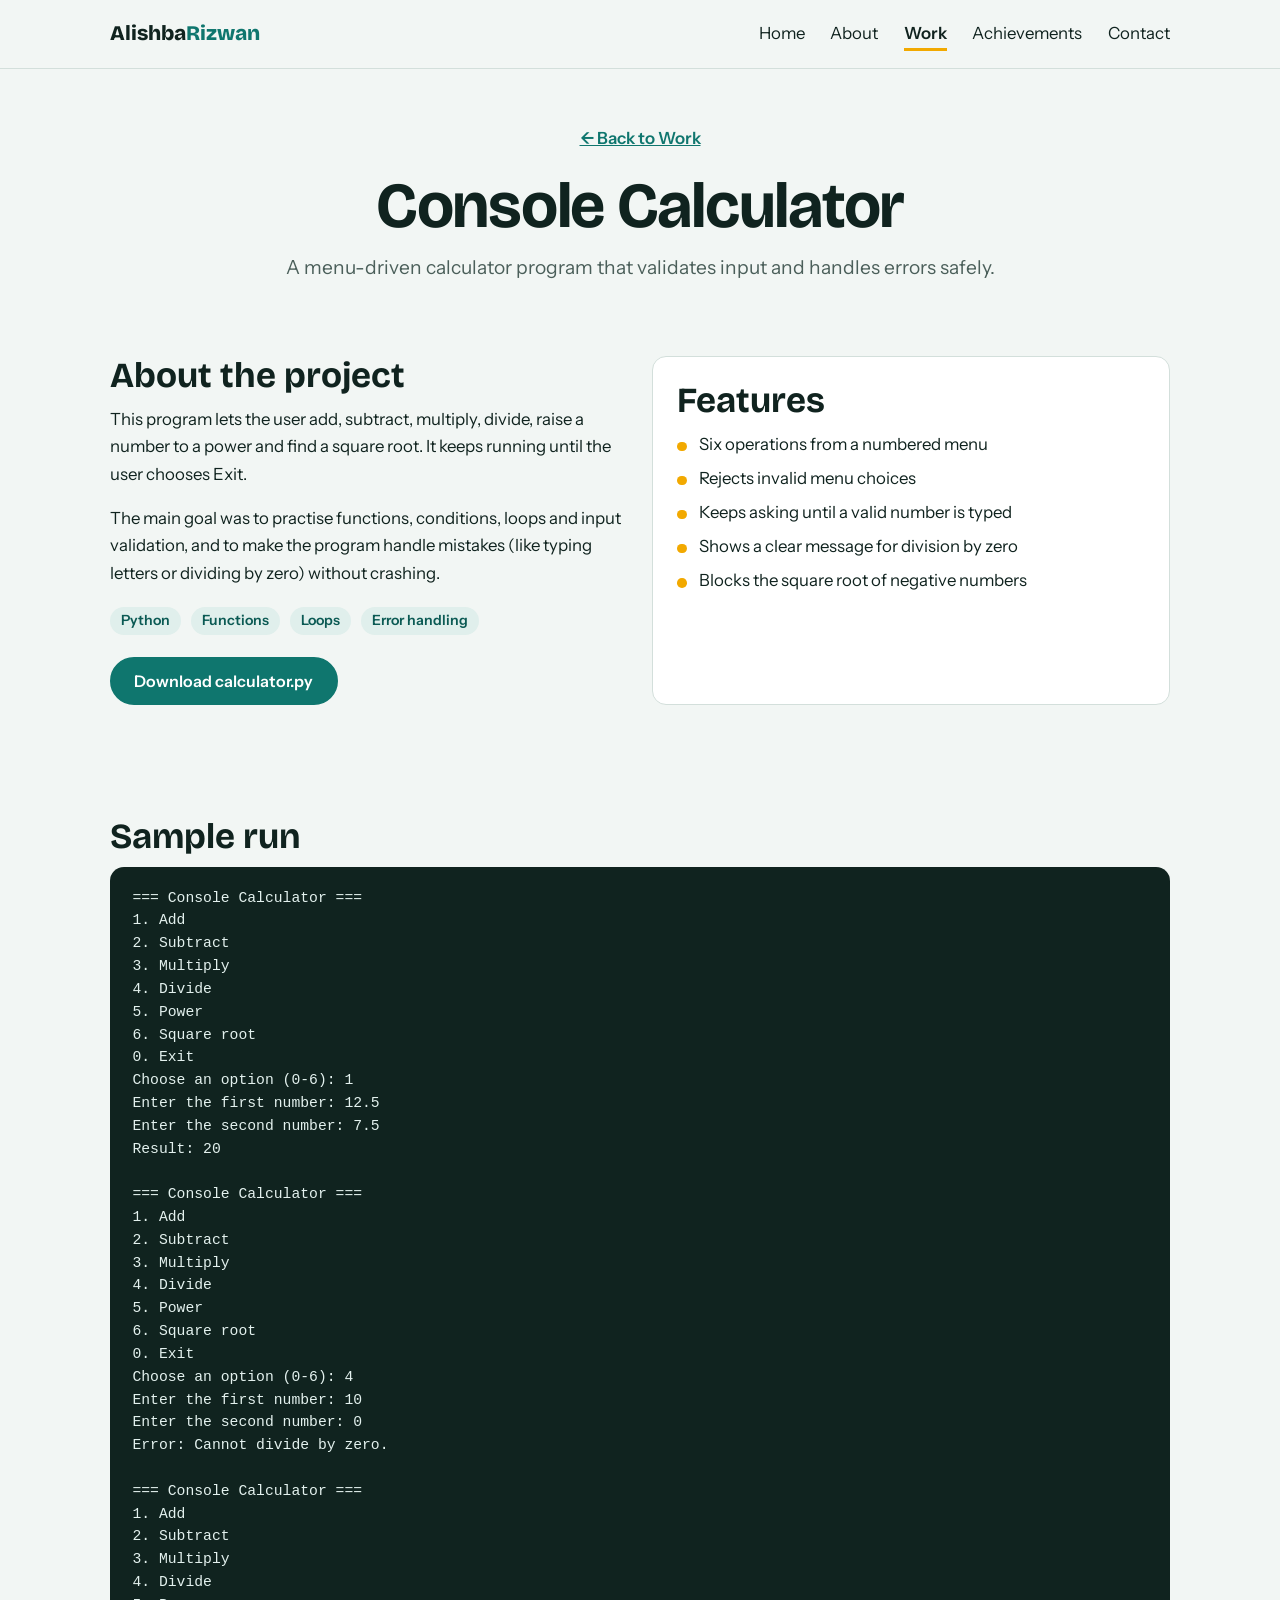
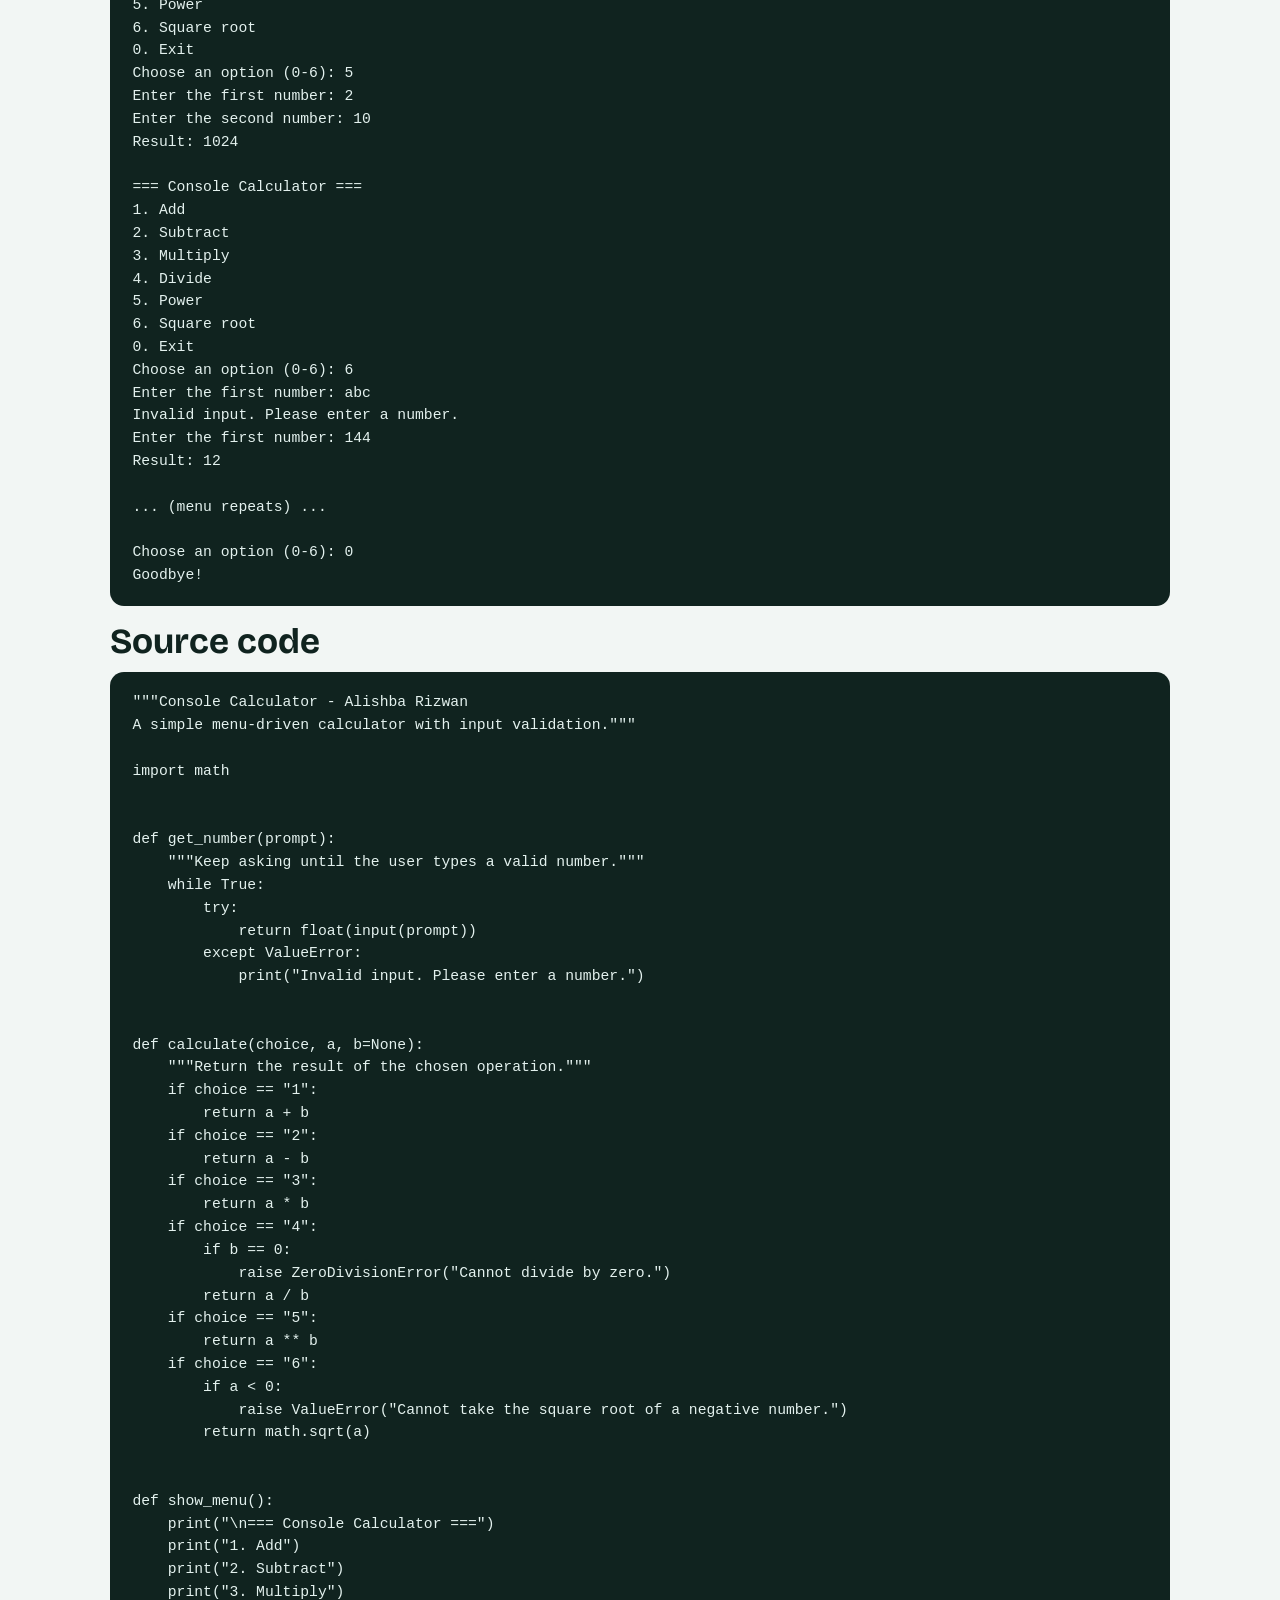
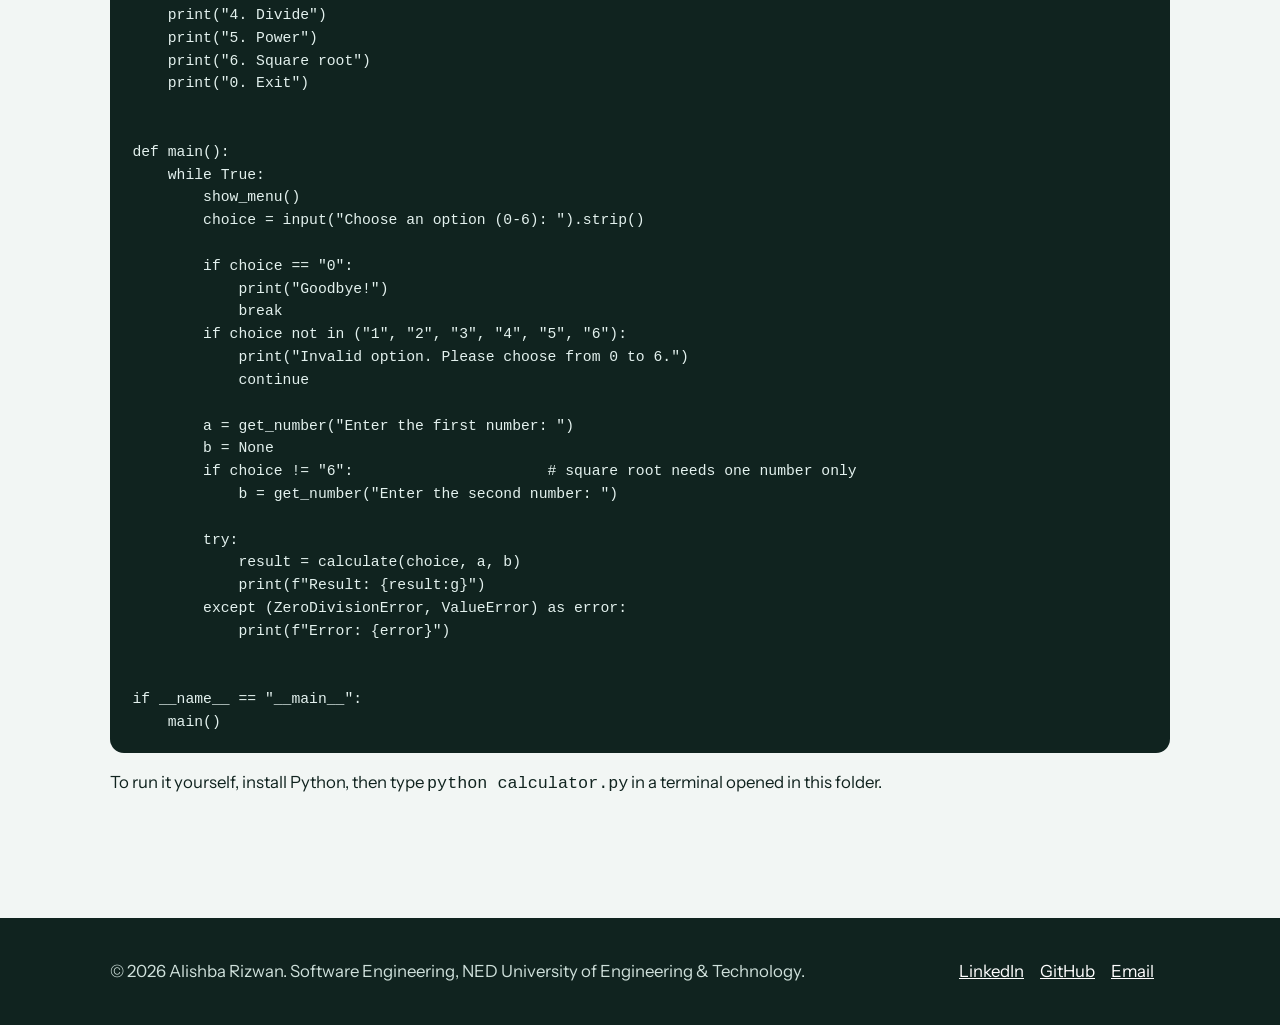
==== projects/calculator/index.html @ e691e8f6 "first Commit" ====
<!DOCTYPE html>
<html lang="en">
<head>
<meta charset="UTF-8">
<meta name="viewport" content="width=device-width, initial-scale=1">
<meta name="description" content="Console Calculator - project by Alishba Rizwan.">
<title>Console Calculator | Alishba Rizwan</title>
<link rel="stylesheet" href="https://fonts.googleapis.com/css2?family=Bricolage+Grotesque:wght@600;800&family=Instrument+Sans:wght@400;600&display=swap">
<link rel="stylesheet" href="../../style.css">
</head>
<body>
<header class="site-header">
  <div class="wrap">
    <a class="logo" href="../../index.html">Alishba<span>Rizwan</span></a>
    <input type="checkbox" id="nav-toggle" class="nav-toggle" aria-label="Toggle menu">
    <label for="nav-toggle" class="nav-btn">Menu</label>
    <nav class="nav" aria-label="Main">
      <ul>
        <li><a href="../../index.html">Home</a></li>
        <li><a href="../../about.html">About</a></li>
        <li><a href="../../work.html" aria-current="page">Work</a></li>
        <li><a href="../../achievements.html">Achievements</a></li>
        <li><a href="../../contact.html">Contact</a></li>
      </ul>
    </nav>
  </div>
</header>
<main>
<div class="wrap">
  <div class="page-title">
    <a class="back" href="../../work.html">&larr; Back to Work</a>
    <h1>Console Calculator</h1>
    <p class="lead">A menu-driven calculator program that validates input and handles errors safely.</p>
  </div>
</div>

<section>
  <div class="wrap grid two">
    <div>
      <h2>About the project</h2>
      <p>This program lets the user add, subtract, multiply, divide, raise a number to a power and find a square root. It keeps running until the user chooses Exit.</p>
      <p>The main goal was to practise functions, conditions, loops and input validation, and to make the program handle mistakes (like typing letters or dividing by zero) without crashing.</p>
      <p class="meta"><span class="chip">Python</span><span class="chip">Functions</span><span class="chip">Loops</span><span class="chip">Error handling</span></p>
      <div class="btn-row"><a class="btn" href="calculator.py" download>Download calculator.py</a></div>
    </div>
    <div class="card">
      <h2>Features</h2>
      <ul class="tick-list">
        <li>Six operations from a numbered menu</li>
        <li>Rejects invalid menu choices</li>
        <li>Keeps asking until a valid number is typed</li>
        <li>Shows a clear message for division by zero</li>
        <li>Blocks the square root of negative numbers</li>
      </ul>
    </div>
  </div>
</section>

<section>
  <div class="wrap">
    <h2>Sample run</h2>
    <pre class="code-block">=== Console Calculator ===
1. Add
2. Subtract
3. Multiply
4. Divide
5. Power
6. Square root
0. Exit
Choose an option (0-6): 1
Enter the first number: 12.5
Enter the second number: 7.5
Result: 20

=== Console Calculator ===
1. Add
2. Subtract
3. Multiply
4. Divide
5. Power
6. Square root
0. Exit
Choose an option (0-6): 4
Enter the first number: 10
Enter the second number: 0
Error: Cannot divide by zero.

=== Console Calculator ===
1. Add
2. Subtract
3. Multiply
4. Divide
5. Power
6. Square root
0. Exit
Choose an option (0-6): 5
Enter the first number: 2
Enter the second number: 10
Result: 1024

=== Console Calculator ===
1. Add
2. Subtract
3. Multiply
4. Divide
5. Power
6. Square root
0. Exit
Choose an option (0-6): 6
Enter the first number: abc
Invalid input. Please enter a number.
Enter the first number: 144
Result: 12

... (menu repeats) ...

Choose an option (0-6): 0
Goodbye!</pre>
    <h2>Source code</h2>
    <pre class="code-block">&quot;&quot;&quot;Console Calculator - Alishba Rizwan
A simple menu-driven calculator with input validation.&quot;&quot;&quot;

import math


def get_number(prompt):
    &quot;&quot;&quot;Keep asking until the user types a valid number.&quot;&quot;&quot;
    while True:
        try:
            return float(input(prompt))
        except ValueError:
            print(&quot;Invalid input. Please enter a number.&quot;)


def calculate(choice, a, b=None):
    &quot;&quot;&quot;Return the result of the chosen operation.&quot;&quot;&quot;
    if choice == &quot;1&quot;:
        return a + b
    if choice == &quot;2&quot;:
        return a - b
    if choice == &quot;3&quot;:
        return a * b
    if choice == &quot;4&quot;:
        if b == 0:
            raise ZeroDivisionError(&quot;Cannot divide by zero.&quot;)
        return a / b
    if choice == &quot;5&quot;:
        return a ** b
    if choice == &quot;6&quot;:
        if a &lt; 0:
            raise ValueError(&quot;Cannot take the square root of a negative number.&quot;)
        return math.sqrt(a)


def show_menu():
    print(&quot;\n=== Console Calculator ===&quot;)
    print(&quot;1. Add&quot;)
    print(&quot;2. Subtract&quot;)
    print(&quot;3. Multiply&quot;)
    print(&quot;4. Divide&quot;)
    print(&quot;5. Power&quot;)
    print(&quot;6. Square root&quot;)
    print(&quot;0. Exit&quot;)


def main():
    while True:
        show_menu()
        choice = input(&quot;Choose an option (0-6): &quot;).strip()

        if choice == &quot;0&quot;:
            print(&quot;Goodbye!&quot;)
            break
        if choice not in (&quot;1&quot;, &quot;2&quot;, &quot;3&quot;, &quot;4&quot;, &quot;5&quot;, &quot;6&quot;):
            print(&quot;Invalid option. Please choose from 0 to 6.&quot;)
            continue

        a = get_number(&quot;Enter the first number: &quot;)
        b = None
        if choice != &quot;6&quot;:                      # square root needs one number only
            b = get_number(&quot;Enter the second number: &quot;)

        try:
            result = calculate(choice, a, b)
            print(f&quot;Result: {result:g}&quot;)
        except (ZeroDivisionError, ValueError) as error:
            print(f&quot;Error: {error}&quot;)


if __name__ == &quot;__main__&quot;:
    main()
</pre>
    <p>To run it yourself, install Python, then type <code>python calculator.py</code> in a terminal opened in this folder.</p>
  </div>
</section>
</main>
<footer class="site-footer">
  <div class="wrap">
    <p>&copy; 2026 Alishba Rizwan. Software Engineering, NED University of Engineering &amp; Technology.</p>
    <p><a href="https://www.linkedin.com/">LinkedIn</a><a href="https://github.com/">GitHub</a><a href="mailto:yourname@example.com">Email</a></p>
  </div>
</footer>
</body>
</html>
---- style.css ----
/* ===== Design tokens ===== */
:root{
  --bg:#f2f6f4; --surface:#ffffff; --ink:#10231f; --muted:#4b5f5a;
  --accent:#0f766e; --accent-dark:#0b5a54; --highlight:#f2a900; --line:#d3dfdb;
  --radius:14px; --max:1100px;
  --font-head:"Bricolage Grotesque","Trebuchet MS",Arial,sans-serif;
  --font-body:"Instrument Sans","Segoe UI",Arial,sans-serif;
}
*,*::before,*::after{box-sizing:border-box}
html{scroll-behavior:smooth}
body{margin:0;background:var(--bg);color:var(--ink);font-family:var(--font-body);font-size:1.05rem;line-height:1.65}
img{max-width:100%;height:auto;display:block}
a{color:var(--accent)}
h1,h2,h3{font-family:var(--font-head);line-height:1.15;margin:0 0 .6rem}
h1{font-size:clamp(2.2rem,6vw,4rem);letter-spacing:-.02em}
h2{font-size:clamp(1.6rem,3.5vw,2.2rem)}
h3{font-size:1.25rem}
p{margin:0 0 1rem}
:focus-visible{outline:3px solid var(--highlight);outline-offset:3px}
.wrap{max-width:var(--max);margin:0 auto;padding:0 1.25rem}
section{padding:3.5rem 0}
.lead{font-size:1.2rem;color:var(--muted);max-width:60ch}

/* ===== Header / navigation ===== */
.site-header{position:sticky;top:0;z-index:20;background:var(--bg);border-bottom:1px solid var(--line)}
.site-header .wrap{display:flex;align-items:center;justify-content:space-between;min-height:68px}
.logo{font-family:var(--font-head);font-weight:800;font-size:1.3rem;color:var(--ink);text-decoration:none}
.logo span{color:var(--accent)}
.nav-toggle,.nav-btn{display:none}
.nav ul{list-style:none;display:flex;gap:1.6rem;margin:0;padding:0}
.nav a{color:var(--ink);text-decoration:none;padding:.3rem 0;border-bottom:3px solid transparent}
.nav a:hover{border-bottom-color:var(--line)}
.nav a[aria-current="page"]{border-bottom-color:var(--highlight);font-weight:600}

/* ===== Buttons ===== */
.btn{display:inline-block;background:var(--accent);color:#fff;border:2px solid var(--accent);padding:.75rem 1.4rem;border-radius:999px;font:600 1rem var(--font-body);text-decoration:none;cursor:pointer;transition:background .2s}
.btn:hover{background:var(--accent-dark);border-color:var(--accent-dark)}
.btn.ghost{background:transparent;color:var(--accent)}
.btn.ghost:hover{background:var(--accent);color:#fff}
.btn-row{display:flex;flex-wrap:wrap;gap:.8rem;margin-top:1.4rem}

/* ===== Hero (home) ===== */
.hero{padding:4rem 0 3rem}
.hero .wrap{display:grid;grid-template-columns:1.3fr 1fr;gap:3rem;align-items:center}
.hero .tag{display:inline-block;background:var(--highlight);color:var(--ink);font-weight:600;padding:.25rem .9rem;border-radius:999px;font-size:.95rem;margin-bottom:1rem}
.arch{border-radius:999px 999px var(--radius) var(--radius);overflow:hidden;border:6px solid var(--surface);box-shadow:0 0 0 2px var(--line)}
.stats{display:flex;gap:2rem;flex-wrap:wrap;margin-top:2rem}
.stats div{border-left:4px solid var(--highlight);padding-left:.8rem}
.stats strong{display:block;font-family:var(--font-head);font-size:1.6rem}

/* ===== Page title ===== */
.page-title{padding:3.5rem 0 1rem;text-align:center}
.page-title .lead{margin:.5rem auto 0}

/* ===== Cards & grids ===== */
.grid{display:grid;gap:1.5rem}
.grid.two{grid-template-columns:repeat(2,1fr)}
.grid.three{grid-template-columns:repeat(3,1fr)}
.card{background:var(--surface);border:1px solid var(--line);border-radius:var(--radius);padding:1.5rem}
.card.flat{padding:0;overflow:hidden}
.card.flat .body{padding:1.25rem 1.5rem 1.6rem}
.card.flat>img,.project>img{width:100%;aspect-ratio:16/10;object-fit:contain;background:var(--surface)}
.chip{display:inline-block;background:#e0efec;color:var(--accent-dark);padding:.15rem .7rem;border-radius:999px;font-size:.88rem;font-weight:600;margin:.2rem .2rem 0 0}

/* ===== Work page: alternating project rows ===== */
.project{display:grid;grid-template-columns:1.1fr 1fr;gap:2.5rem;align-items:center;margin-bottom:3.5rem}
.project:nth-child(even) img{order:2}
.project img{border-radius:var(--radius);border:1px solid var(--line)}
.project .focus{color:var(--muted)}

/* ===== About ===== */
.about-banner{border-radius:var(--radius);width:100%;max-height:340px;object-fit:cover}
.skill{margin-bottom:1rem}
.skill-top{display:flex;justify-content:space-between;font-weight:600;font-size:.98rem}
.bar{height:10px;background:#dbe7e3;border-radius:999px;overflow:hidden;margin-top:.3rem}
.bar i{display:block;height:100%;background:var(--accent);border-radius:999px}
.tick-list{list-style:none;padding:0;margin:0}
.tick-list li{padding-left:1.4rem;position:relative;margin-bottom:.4rem}
.tick-list li::before{content:"";position:absolute;left:0;top:.65em;width:.6rem;height:.6rem;background:var(--highlight);border-radius:50%}

/* ===== Timeline (education / experience / achievements) ===== */
.timeline{list-style:none;margin:0;padding:0 0 0 1.6rem;border-left:3px solid var(--line)}
.timeline li{position:relative;margin-bottom:1.8rem}
.timeline li::before{content:"";position:absolute;left:calc(-1.6rem - 8px);top:.45rem;width:13px;height:13px;border-radius:50%;background:var(--accent);border:3px solid var(--bg)}
.timeline .when{font-weight:700;color:var(--accent-dark)}
.timeline h3{margin-bottom:.1rem}

.achievement{display:grid;grid-template-columns:90px 1fr;gap:1.2rem;align-items:start;margin-bottom:1.2rem}
.year{background:var(--ink);color:#fff;font-family:var(--font-head);font-weight:700;text-align:center;border-radius:10px;padding:.7rem 0}

/* ===== Contact ===== */
.contact-grid{display:grid;grid-template-columns:1fr 1.1fr;gap:3rem}
.contact-grid h3{margin-top:1.4rem}
form label{display:block;font-weight:600;margin:1rem 0 .3rem}
form input,form textarea{width:100%;padding:.8rem 1rem;border:1.5px solid var(--line);border-radius:10px;font:inherit;background:var(--surface);color:var(--ink)}
form input:focus,form textarea:focus{border-color:var(--accent);outline:none;box-shadow:0 0 0 3px #bfe3de}
form textarea{min-height:150px;resize:vertical}
form .btn{margin-top:1.2rem}

/* ===== Footer ===== */
.site-footer{background:var(--ink);color:#cfe0db;padding:2.5rem 0;margin-top:3rem}
.site-footer .wrap{display:flex;flex-wrap:wrap;gap:1rem;justify-content:space-between;align-items:center}
.site-footer a{color:#fff;margin-right:1rem}
.site-footer p{margin:0}

/* ===== Tablet ===== */
@media (max-width:900px){
  .grid.three{grid-template-columns:repeat(2,1fr)}
  .hero .wrap,.contact-grid,.project{grid-template-columns:1fr}
  .project:nth-child(even) img{order:0}
  .arch{max-width:340px}
}

/* ===== Mobile ===== */
@media (max-width:640px){
  body{font-size:1rem}
  section{padding:2.5rem 0}
  .grid.two,.grid.three{grid-template-columns:1fr}
  .nav-btn{display:block;cursor:pointer;font-weight:700;border:2px solid var(--ink);border-radius:8px;padding:.3rem .8rem}
  .nav{display:none;position:absolute;top:68px;left:0;right:0;background:var(--bg);border-bottom:1px solid var(--line);padding:1rem 1.25rem}
  .nav ul{flex-direction:column;gap:.8rem}
  .nav-toggle:checked ~ .nav{display:block}
  .nav-toggle:focus-visible + .nav-btn{outline:3px solid var(--highlight)}
  .achievement{grid-template-columns:1fr}
  .year{width:90px}
}
@media (prefers-reduced-motion:reduce){*{transition:none!important;scroll-behavior:auto!important}}

/* ===== Project detail pages ===== */
.back{display:inline-block;margin-bottom:1rem;font-weight:600}
.meta{display:flex;flex-wrap:wrap;gap:.4rem;margin:.8rem 0 0}
.code-block{background:var(--ink);color:#e3f1ee;border-radius:var(--radius);padding:1.2rem 1.4rem;overflow-x:auto;font:.92rem/1.55 Consolas,"Courier New",monospace;margin:0 0 1rem;tab-size:4}
.table-scroll{overflow-x:auto;border:1px solid var(--line);border-radius:var(--radius);background:var(--surface)}
.planner{width:100%;min-width:680px;border-collapse:collapse;text-align:center}
.planner th,.planner td{padding:.8rem .6rem;border:1px solid var(--line);font-size:.95rem}
.planner thead th{background:var(--ink);color:#fff;font-family:var(--font-head)}
.planner tbody th{background:#e5efec;white-space:nowrap}
.planner .prog{background:#d9f2ee}.planner .math{background:#fde9b8}.planner .phys{background:#e3e8f5}
.planner .eng{background:#fbdcd6}.planner .self{background:#eef3f1;color:var(--muted)}.planner .brk{background:#f6f6f2;color:var(--muted);font-style:italic}
.legend{margin-top:1rem}
.deadline{display:flex;justify-content:space-between;gap:1rem;padding:.7rem 0;border-bottom:1px solid var(--line)}
.deadline:last-child{border-bottom:0}
.deadline span:last-child{font-weight:700;color:var(--accent-dark);white-space:nowrap}
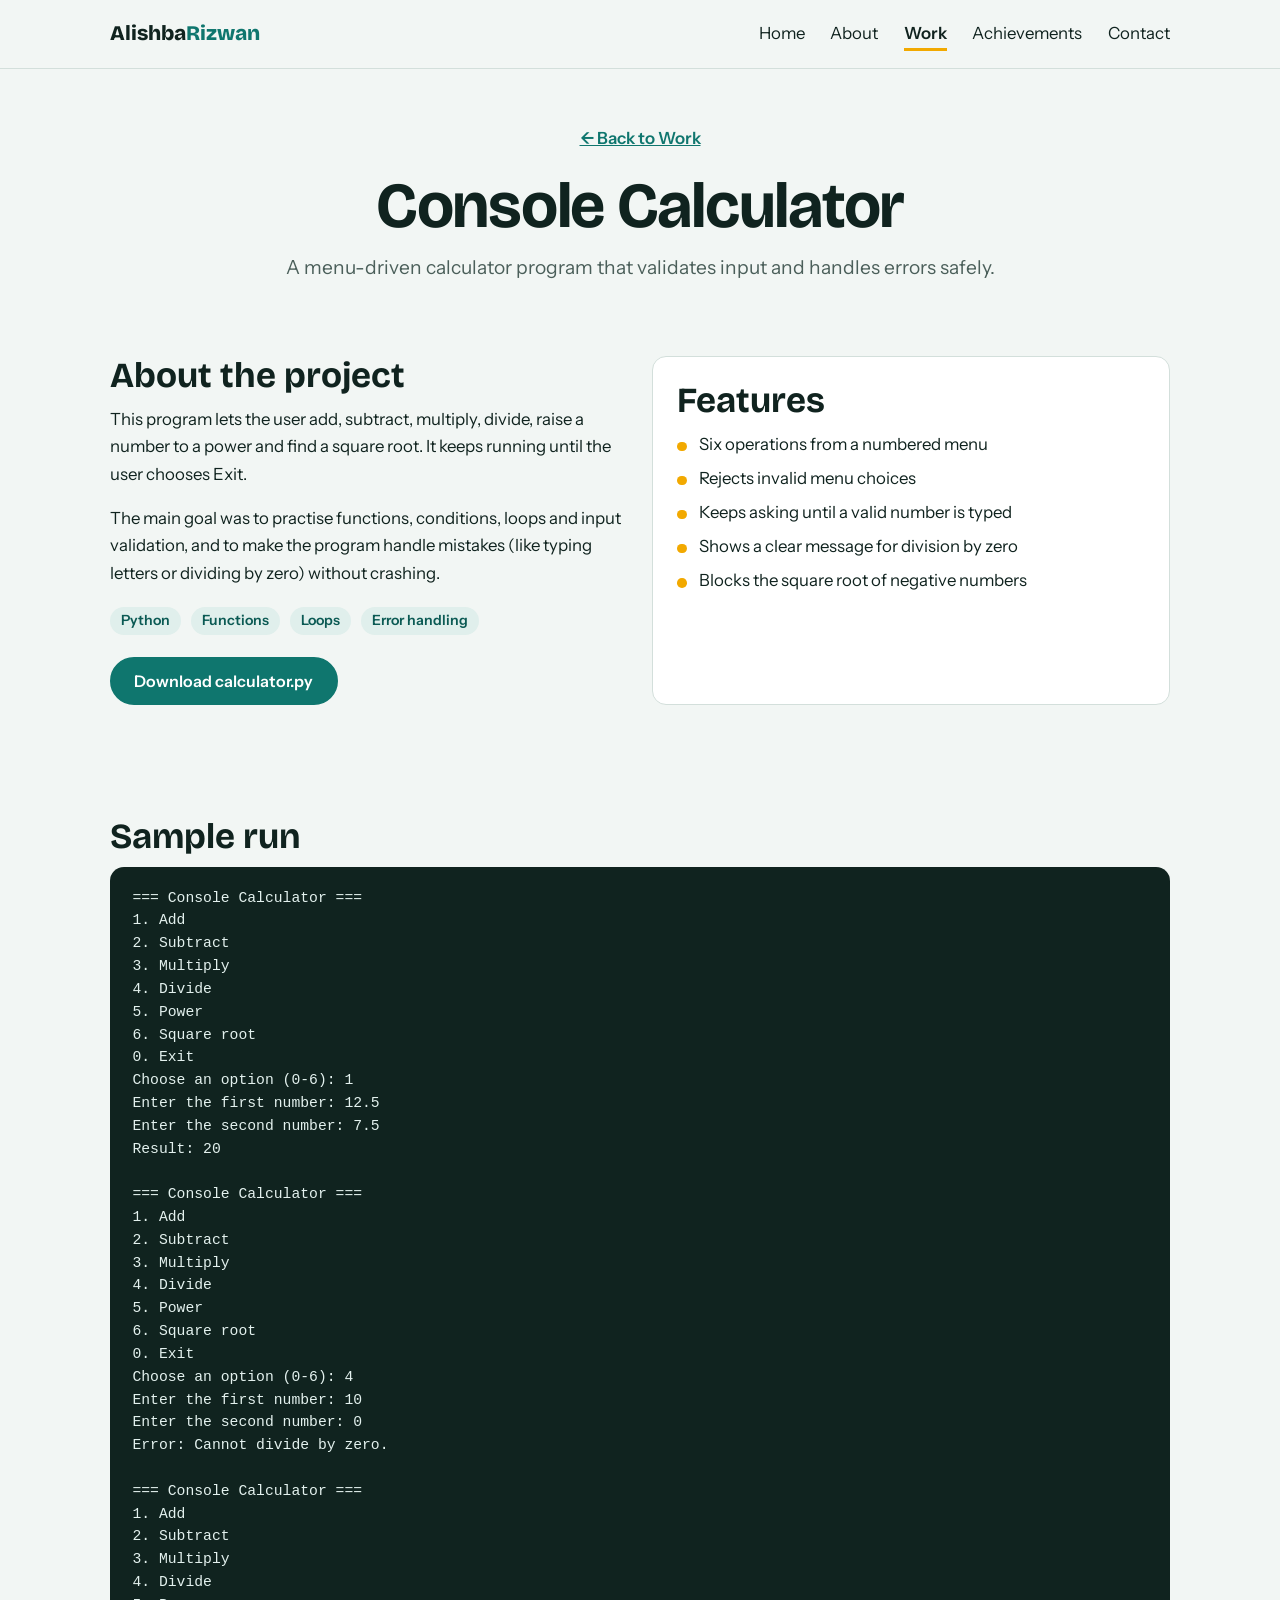
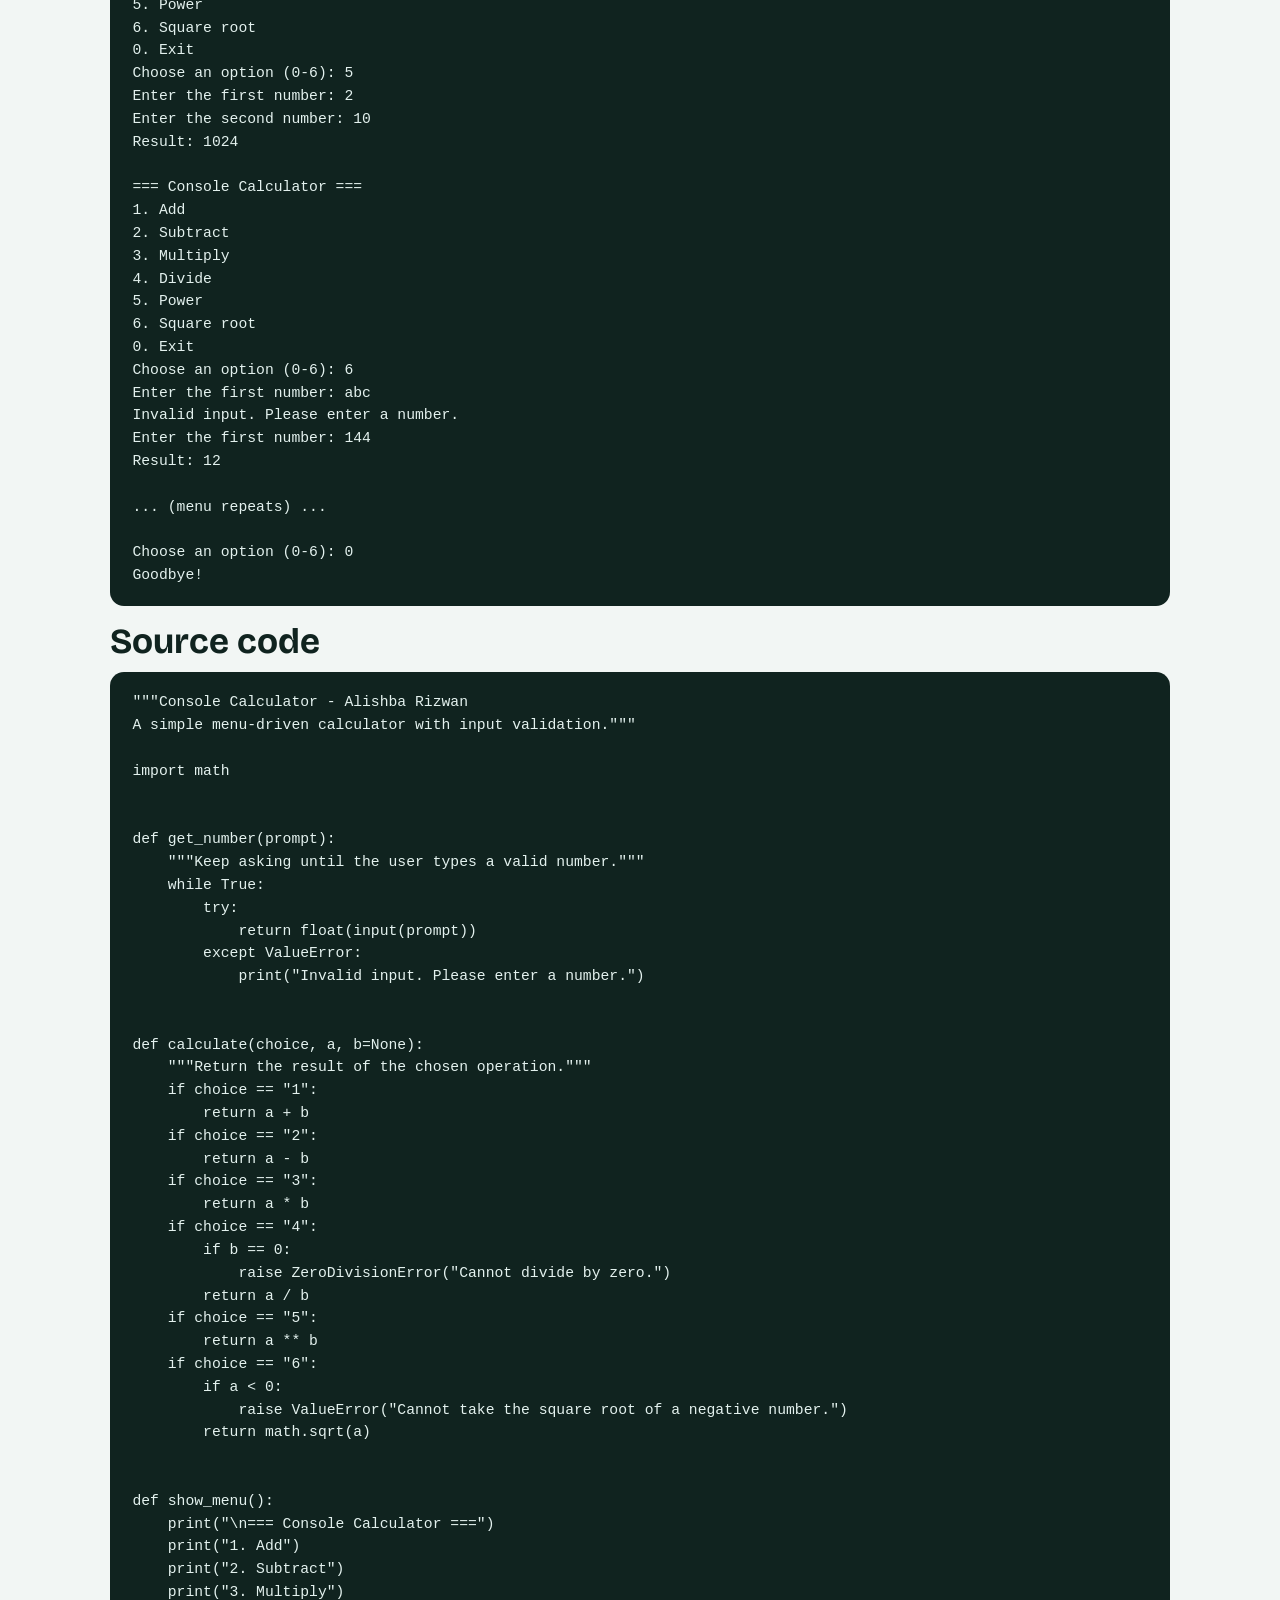
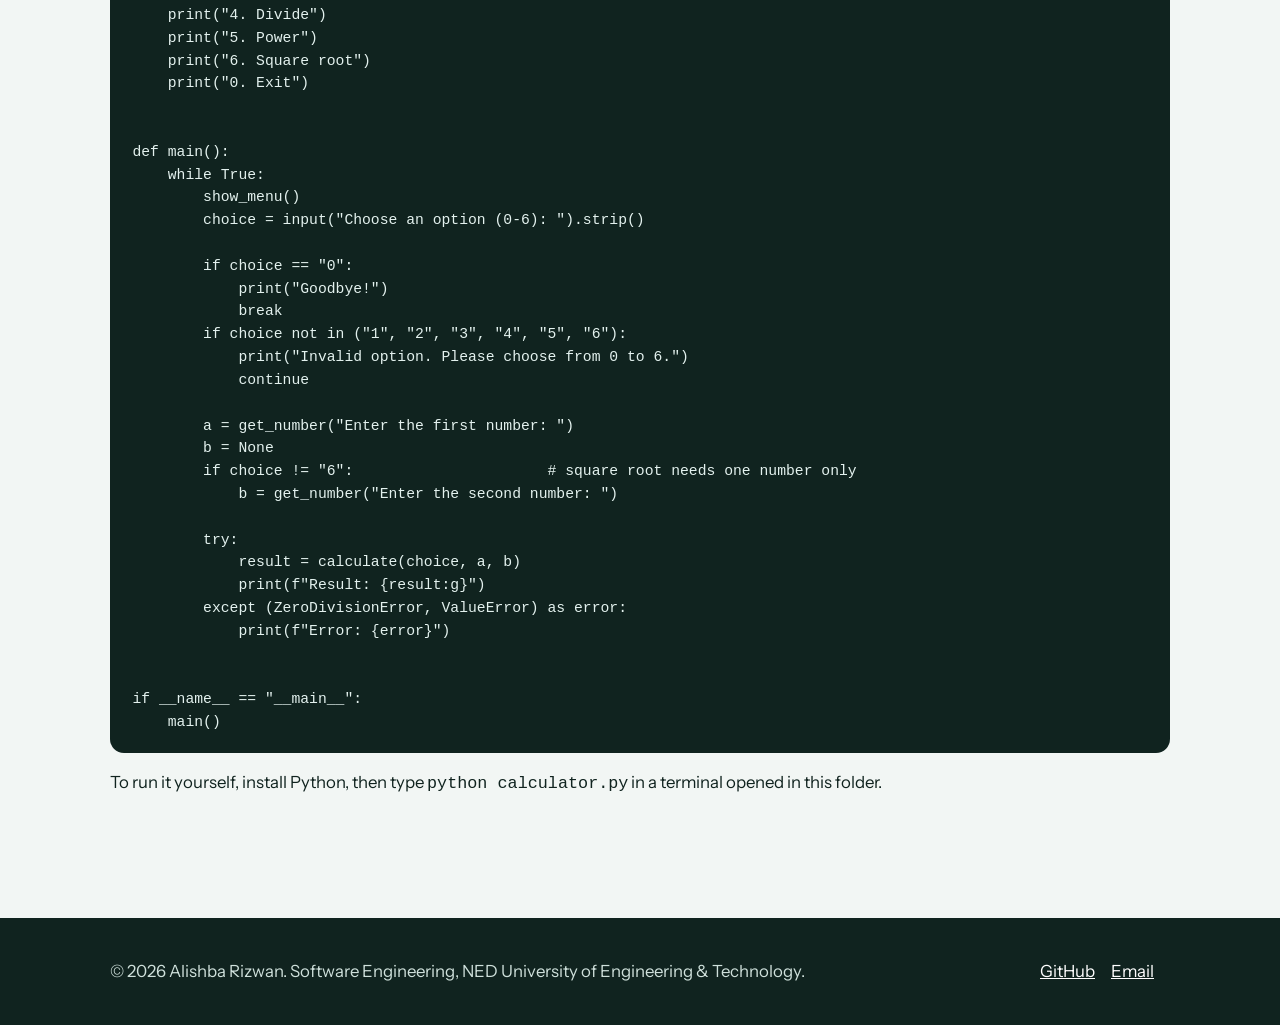
==== commit 177c7b6b: "fix: html bugs" ====
--- a/projects/calculator/index.html
+++ b/projects/calculator/index.html
@@ -197,7 +197,7 @@
 <footer class="site-footer">
   <div class="wrap">
     <p>&copy; 2026 Alishba Rizwan. Software Engineering, NED University of Engineering &amp; Technology.</p>
-    <p><a href="https://www.linkedin.com/">LinkedIn</a><a href="https://github.com/">GitHub</a><a href="mailto:yourname@example.com">Email</a></p>
+    <p><a href="https://github.com/AlishbaRiz05">GitHub</a><a href="mailto:alishbar237@gmail.com">Email</a></p>
   </div>
 </footer>
 </body>
